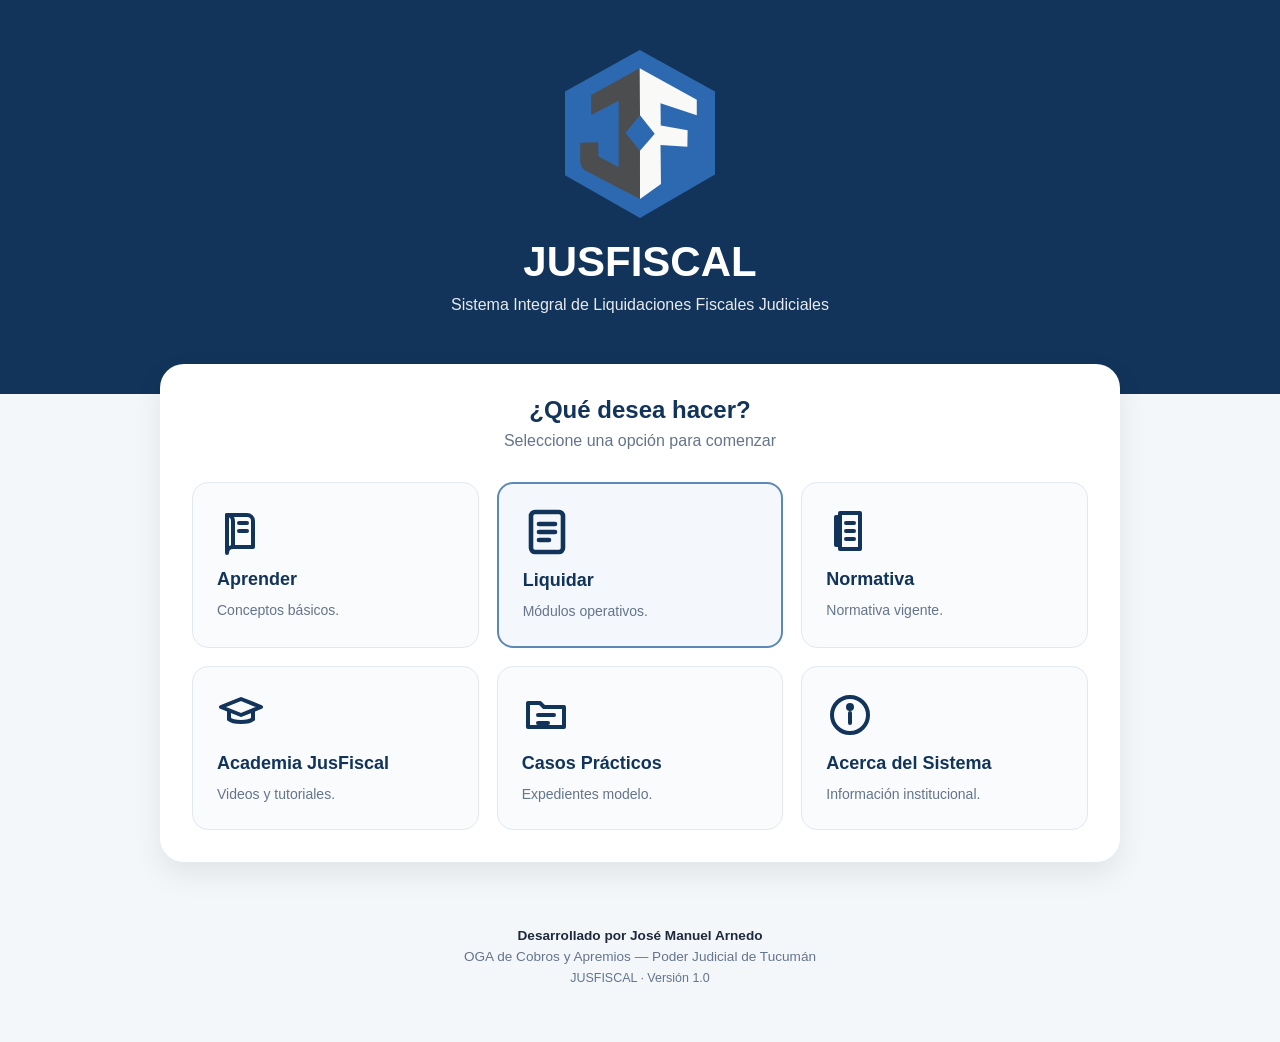
==== index.html @ 9ea4c9e1 "Unificación de pies de página y versión 1.0" ====
<!DOCTYPE html>
<html lang="es">

<head>

    <meta charset="UTF-8">
    <meta name="viewport" content="width=device-width, initial-scale=1.0">

    <title>JUSFISCAL</title>
    <link rel="icon" href="assets/logo-jusfiscal.svg?v=2" type="image/svg+xml" />
    <link rel="stylesheet" href="css/jusfiscal.css">

</head>

<body>

    <header class="hero">

        <img
            src="assets/logo-jusfiscal.svg"
            alt="JUSFISCAL"
            class="logo">

        <h1>JUSFISCAL</h1>

        <p class="subtitle">
            Sistema Integral de Liquidaciones Fiscales Judiciales
        </p>

    </header>

    <main class="container">

        <section class="card-panel">

            <div class="section-title">

                <h2>¿Qué desea hacer?</h2>

                <p>
                    Seleccione una opción para comenzar
                </p>

            </div>

            <div class="menu-grid">

                <!-- APRENDER -->

                <a href="aprender.html" class="menu-card">

                    <svg viewBox="0 0 24 24" fill="none" stroke="currentColor" stroke-width="2" stroke-linecap="round"
                        stroke-linejoin="round">
                    
                        <path d="M5 4h10a3 3 0 0 1 3 3v13H8a3 3 0 0 0-3 3z" />
                    
                        <path d="M8 20V7a3 3 0 0 0-3-3" />
                    
                        <path d="M11 8h4" />
                        <path d="M11 12h4" />
                    
                    </svg>

                    <h3>Aprender</h3>

                    <p>
                        Conceptos básicos.
                    </p>

                </a>

                <!-- LIQUIDAR -->

                <a href="liquidar.html" class="menu-card menu-card-primary">

                    
                        <svg viewBox="0 0 24 24" fill="none" stroke="currentColor" stroke-width="2.3" stroke-linecap="round"
                            stroke-linejoin="round">
                        
                            <rect x="4" y="2" width="16" height="20" rx="2" />
                        
                            <line x1="8" y1="8" x2="16" y2="8" />
                        
                            <line x1="8" y1="12" x2="16" y2="12" />
                        
                            <line x1="8" y1="16" x2="13" y2="16" />
                        
                        </svg>
                    

                    <h3>Liquidar</h3>

                    <p>
                        Módulos operativos.
                    </p>

                </a>

                <!-- NORMATIVA -->

                <a href="normativa.html" class="menu-card">

                    <svg viewBox="0 0 24 24" fill="none" stroke="currentColor" stroke-width="2" stroke-linecap="round"
                        stroke-linejoin="round">
                    
                        <path d="M7 3h10v18H7z" />
                    
                        <path d="M7 5H5v14h2" />
                    
                        <path d="M10 8h4" />
                        <path d="M10 12h4" />
                        <path d="M10 16h4" />
                    
                    </svg>

                    <h3>Normativa</h3>

                    <p>
                        Normativa vigente.
                    </p>

                </a>

                <!-- ACADEMIA -->

                <a href="academia.html" class="menu-card">

                    <svg viewBox="0 0 24 24" fill="none" stroke="currentColor" stroke-width="2" stroke-linecap="round"
                        stroke-linejoin="round">
                    
                        <path d="M2 8l10-4 10 4-10 4z" />
                    
                        <path d="M6 10v4" />
                    
                        <path d="M18 10v4" />
                    
                        <path d="M6 14c2 2 10 2 12 0" />
                    
                    </svg>

                    <h3>Academia JusFiscal</h3>

                    <p>
                        Videos y tutoriales.
                    </p>

                </a>

                <!-- CASOS -->

                <a href="casos.html" class="menu-card">

                    <svg viewBox="0 0 24 24" fill="none" stroke="currentColor" stroke-width="2" stroke-linecap="round"
                        stroke-linejoin="round">
                    
                        <path d="M3 6h6l2 2h10v10H3z" />
                    
                        <path d="M8 12h8" />
                    
                        <path d="M8 16h5" />
                    
                    </svg>

                    <h3>Casos Prácticos</h3>

                    <p>
                        Expedientes modelo.
                    </p>

                </a>

                <!-- ACERCA -->

                <a href="acerca.html" class="menu-card">


                        <svg viewBox="0 0 24 24" fill="none" stroke="currentColor" stroke-width="2" stroke-linecap="round"
                            stroke-linejoin="round">
                        
                            <circle cx="12" cy="12" r="9" />
                        
                            <path d="M12 11v5" />
                        
                            <circle cx="12" cy="8" r="1" />
                        
                        </svg>



                    <h3>Acerca del Sistema</h3>

                    <p>
                        Información institucional.
                    </p>

                </a>

            </div>

        </section>

    </main>

<footer class="jf-footer"
    style="text-align: center; padding: 24px 16px; color: #64748b; font-size: 0.85rem; line-height: 1.5;">
    <div id="autorFirma" style="font-weight: 700; color: #1e293b;">
        Desarrollado por José Manuel Arnedo
    </div>
    <div>OGA de Cobros y Apremios — Poder Judicial de Tucumán</div>
    <div style="font-size: 0.78rem; margin-top: 2px;">JUSFISCAL · Versión 1.0</div>
</footer>

</body>

</html>
---- css/jusfiscal.css ----
:root {
    --primary: #12345A;
    --primary-light: #5D87B4;
    --background: #F4F7FA;
    --surface: #FFFFFF;
    --border: #E2E8F0;
    --text: #1E293B;
    --muted: #64748B;
}

* {
    margin: 0;
    padding: 0;
    box-sizing: border-box;
}

body {
    background: var(--background);
    font-family: "Segoe UI", Arial, sans-serif;
    color: var(--text);
}

/* =========================================================
   PORTADA (INDEX.HTML) Y SELECTOR DE FUEROS (LIQUIDAR.HTML)
   ========================================================= */

.hero {
    background: var(--primary);
    color: white;
    text-align: center;
    padding: 50px 20px 80px;
}

.logo {
    width: 150px;
    display: block;
    margin: 0 auto 20px;
}

.hero h1 {
    font-size: 42px;
    margin-bottom: 10px;
}

.subtitle {
    opacity: .9;
}

.brand-link {
    display: inline-block;
    color: inherit;
    text-decoration: none;
    cursor: pointer;
}

.brand-link h1,
.brand-link .subtitle {
    color: white;
}

.brand-link:hover {
    opacity: .95;
    transform: scale(1.01);
}

.container {
    max-width: 1000px;
    margin: -30px auto 40px;
    padding: 0 20px;
}

.card-panel {
    background: white;
    border-radius: 24px;
    padding: 32px;
    box-shadow: 0 12px 30px rgba(0, 0, 0, .08);
}

.section-title {
    text-align: center;
    margin-bottom: 32px;
}

.section-title h2 {
    color: var(--primary);
    margin-bottom: 8px;
}

.section-title p {
    color: var(--muted);
}

.menu-grid,
.module-grid {
    display: grid;
    grid-template-columns: repeat(3, 1fr);
    gap: 18px;
}

.menu-card,
.module-card {
    display: block;
    background: #FAFBFC;
    border: 1px solid var(--border);
    border-radius: 16px;
    padding: 24px;
    text-decoration: none;
    color: inherit;
    transition: .2s;
}

.module-card {
    padding: 28px;
}

.menu-card:hover,
.module-card:hover {
    transform: translateY(-4px);
    box-shadow: 0 10px 20px rgba(0, 0, 0, .08);
}

.menu-card-primary {
    border: 2px solid var(--primary-light);
}

.menu-card h3,
.module-card h3 {
    font-size: 18px;
    color: var(--primary);
    margin-bottom: 10px;
}

.menu-card p,
.module-card p {
    font-size: 14px;
    color: var(--muted);
    line-height: 1.5;
}

.card-icon {
    width: 60px;
    height: 60px;
    display: flex;
    align-items: center;
    justify-content: center;
    border-radius: 14px;
    background: #DCEAF7;
    color: var(--primary);
    margin-bottom: 12px;
}

.card-icon svg {
    width: 30px;
    height: 30px;
}

/* Ajuste de tamaño para los íconos SVG directos dentro de las tarjetas */
.menu-card>svg,
.module-card>svg {
    width: 48px;
    height: 48px;
    color: var(--primary);
    margin-bottom: 14px;
    display: block;
}

.menu-card-primary {
    background: #F4F8FD;
    border: 2px solid var(--primary-light);
}

.modules-title {
    margin-top: 10px;
    margin-bottom: 18px;
    color: var(--primary);
    font-size: 20px;
}

.upcoming-title {
    margin-top: 35px;
}

.badge-soon {
    display: inline-block;
    background: #E2E8F0;
    color: #64748B;
    font-size: 12px;
    font-weight: 600;
    padding: 6px 10px;
    border-radius: 999px;
    margin-bottom: 16px;
}

.coming-soon {
    opacity: .85;
}

/* =========================================================
   MÓDULOS OPERATIVOS (4 ACORDEONES + CABECERA INTERNA)
   ========================================================= */

.jf-module-wrap {
    max-width: 1140px;
    margin: 24px auto 48px;
    padding: 0 20px;
}

.jf-header {
    display: flex;
    justify-content: space-between;
    align-items: center;
    gap: 30px;
    padding: 20px 30px;
    background: var(--primary);
    color: white;
    border-radius: 16px;
    margin-bottom: 25px;
}

.jf-brand {
    display: flex;
    align-items: center;
    gap: 16px;
}

.jf-logo {
    width: 64px;
    height: auto;
    flex-shrink: 0;
}

.jf-title-group {
    display: flex;
    flex-direction: column;
}

.jf-app {
    font-size: 13px;
    font-weight: 600;
    text-transform: uppercase;
    letter-spacing: 1px;
    opacity: .9;
}

.jf-module {
    font-size: 28px;
    font-weight: 700;
    line-height: 1.1;
}

.jf-subtitle {
    font-size: 13px;
    opacity: .85;
}

.header-actions {
    display: flex;
    gap: 10px;
    flex-wrap: wrap;
}

.btn-jf {
    display: inline-flex;
    align-items: center;
    gap: 6px;
    padding: 9px 14px;
    border-radius: 10px;
    font-size: 13px;
    font-weight: 600;
    cursor: pointer;
    text-decoration: none;
    border: 1px solid rgba(255, 255, 255, 0.25);
    background: rgba(255, 255, 255, 0.12);
    color: #ffffff;
    transition: 0.2s;
}

.btn-jf:hover {
    background: rgba(255, 255, 255, 0.22);
}

/* Acordeones */
.accordion-list {
    display: flex;
    flex-direction: column;
    gap: 14px;
}

.accordion-item {
    background: var(--surface);
    border: 1px solid var(--border);
    border-radius: 16px;
    box-shadow: 0 4px 14px rgba(18, 52, 90, 0.05);
    overflow: hidden;
}

.accordion-header {
    width: 100%;
    display: flex;
    justify-content: space-between;
    align-items: center;
    padding: 18px 22px;
    background: #ffffff;
    border: none;
    cursor: pointer;
    text-align: left;
    transition: background 0.15s;
}

.accordion-header:hover {
    background: #f8fafc;
}

.accordion-title-wrap {
    display: flex;
    align-items: center;
    gap: 12px;
}

.accordion-step {
    width: 30px;
    height: 30px;
    border-radius: 8px;
    background: var(--primary);
    color: #ffffff;
    font-weight: 700;
    font-size: 14px;
    display: flex;
    align-items: center;
    justify-content: center;
    flex-shrink: 0;
}

.accordion-title {
    font-size: 16px;
    font-weight: 700;
    color: var(--primary);
}

.accordion-badge {
    font-size: 12px;
    font-weight: 600;
    color: var(--primary);
    background: #DCEAF7;
    padding: 4px 10px;
    border-radius: 999px;
    margin-right: 10px;
}

.accordion-chevron {
    font-size: 14px;
    color: var(--muted);
    transition: transform 0.2s;
}

.accordion-item.open .accordion-chevron {
    transform: rotate(180deg);
}

.accordion-body {
    display: none;
    padding: 20px 24px 24px;
    border-top: 1px solid var(--border);
    background: #ffffff;
}

.accordion-item.open .accordion-body {
    display: block;
}

/* Grillas con protección anti-desborde (fix Imposición de Costas) */
.grid-2 {
    display: grid;
    grid-template-columns: repeat(2, minmax(0, 1fr));
    gap: 16px;
}

.grid-3 {
    display: grid;
    grid-template-columns: repeat(3, minmax(0, 1fr));
    gap: 16px;
}

.field-group {
    display: flex;
    flex-direction: column;
    gap: 6px;
    min-width: 0;
}

.field-group label {
    font-size: 13px;
    font-weight: 600;
    color: var(--text);
}

.field-group input[type="number"],
.field-group input[type="text"],
.field-group select {
    width: 100%;
    max-width: 100%;
    padding: 10px 12px;
    border: 1px solid #cbd5e1;
    border-radius: 10px;
    font-size: 14px;
    font-family: inherit;
    color: var(--text);
    background: #ffffff;
    transition: border-color 0.15s;
    text-overflow: ellipsis;
}

.field-group input:focus,
.field-group select:focus {
    outline: none;
    border-color: var(--primary-light);
    box-shadow: 0 0 0 3px rgba(93, 135, 180, 0.18);
}

.field-group input:disabled,
.field-group select:disabled {
    background: #f1f5f9;
    color: #94a3b8;
    cursor: not-allowed;
}

.field-hint {
    font-size: 12px;
    color: var(--muted);
}

.sub-panel {
    display: none;
    margin-top: 14px;
    padding: 14px 16px;
    border: 1px solid #BFDBFE;
    background: #EFF6FF;
    border-radius: 12px;
}

.sub-panel.visible {
    display: block;
}

.prorrateo-box {
    display: none;
    margin-top: 14px;
    padding: 14px 16px;
    border: 1px solid #BFDBFE;
    background: #EFF6FF;
    border-radius: 12px;
    align-items: center;
    justify-content: space-between;
    gap: 16px;
    flex-wrap: wrap;
}

.prorrateo-box.visible {
    display: flex;
}

.check-card {
    display: flex;
    align-items: flex-start;
    gap: 12px;
    padding: 14px 16px;
    border: 1px solid var(--border);
    border-radius: 12px;
    background: #F8FAFC;
    cursor: pointer;
}

.check-card input[type="checkbox"] {
    width: 18px;
    height: 18px;
    margin-top: 2px;
    accent-color: var(--primary);
    cursor: pointer;
    flex-shrink: 0;
}

.check-card strong {
    display: block;
    font-size: 14px;
    color: var(--primary);
}

.check-card span {
    font-size: 12.5px;
    color: var(--muted);
}

/* Tabla de tasas */
.tasas-table {
    width: 100%;
    border-collapse: collapse;
    font-size: 14px;
}

.tasas-table th {
    text-align: left;
    padding: 10px 12px;
    background: #F4F7FA;
    color: var(--primary);
    font-size: 12px;
    text-transform: uppercase;
    letter-spacing: 0.4px;
    border-bottom: 1px solid var(--border);
}

.tasas-table td {
    padding: 11px 12px;
    border-bottom: 1px solid var(--border);
    vertical-align: middle;
}

.tasas-table tr:last-child td {
    border-bottom: none;
}

.tasas-table tr.row-disabled,
.tasas-table tr.row-cumplido {
    background: #f8fafc;
    opacity: 0.65;
}

.tasas-table tr.row-disabled .tasa-title,
.tasas-table tr.row-disabled .tasa-monto,
.tasas-table tr.row-cumplido .tasa-title,
.tasas-table tr.row-cumplido .tasa-monto {
    color: #64748b;
}

.tasa-title {
    font-weight: 600;
    color: var(--text);
    display: block;
}

.tasa-sub {
    font-size: 12px;
    color: var(--muted);
}

.tasa-monto {
    font-weight: 700;
    color: var(--primary);
    font-variant-numeric: tabular-nums;
    text-align: right;
    white-space: nowrap;
}

.input-mini {
    width: 72px;
    padding: 6px 8px;
    border: 1px solid #cbd5e1;
    border-radius: 8px;
    text-align: center;
    font-size: 14px;
}

.input-mini:disabled {
    background: #e2e8f0;
    color: #94a3b8;
    cursor: not-allowed;
}

.tag-regla {
    display: inline-block;
    font-size: 11px;
    font-weight: 600;
    padding: 2px 8px;
    border-radius: 999px;
    background: #E2E8F0;
    color: #475569;
    margin-left: 6px;
}

.tag-cumplido {
    background: #DCFCE7;
    color: #166534;
}

.pill-adeuda {
    display: inline-flex;
    align-items: center;
    gap: 5px;
    font-size: 12px;
    font-weight: 600;
    color: var(--primary);
    background: #EFF6FF;
    border: 1px solid #BFDBFE;
    padding: 4px 9px;
    border-radius: 8px;
    cursor: pointer;
    margin-top: 4px;
}

/* Escritos y Actuaciones */
.partes-grid {
    display: grid;
    grid-template-columns: repeat(auto-fit, minmax(310px, 1fr));
    gap: 16px;
}

.part-box {
    border: 1px solid var(--border);
    border-radius: 12px;
    padding: 16px;
    background: #FAFBFC;
    min-width: 0;
}

.part-box h4 {
    color: var(--primary);
    font-size: 15px;
    margin-bottom: 12px;
    border-bottom: 1px solid var(--border);
    padding-bottom: 8px;
    display: flex;
    justify-content: space-between;
    align-items: center;
}

.act-row-box {
    margin-top: 12px;
    padding-top: 12px;
    border-top: 1px dashed #cbd5e1;
    display: flex;
    justify-content: space-between;
    align-items: center;
    gap: 10px;
    flex-wrap: wrap;
}

.instancias-grid {
    display: grid;
    grid-template-columns: repeat(3, minmax(0, 1fr));
    gap: 10px;
    margin-top: 12px;
    padding-top: 12px;
    border-top: 1px dashed #cbd5e1;
}

.inst-item {
    background: #ffffff;
    border: 1px solid var(--border);
    border-radius: 8px;
    padding: 8px;
    text-align: center;
}

.inst-item span {
    display: block;
    font-size: 11.5px;
    font-weight: 600;
    color: var(--muted);
    margin-bottom: 5px;
}

.btn-auxiliar {
    background: #EFF6FF;
    color: var(--primary);
    border: 1px solid #BFDBFE;
    padding: 7px 12px;
    border-radius: 8px;
    font-size: 12.5px;
    font-weight: 600;
    cursor: pointer;
    display: inline-flex;
    align-items: center;
    gap: 6px;
    transition: 0.2s;
}

.btn-auxiliar:hover {
    background: #DBEAFE;
}

.btn-add-codem {
    margin-top: 14px;
    background: #ffffff;
    color: var(--primary);
    border: 1px dashed var(--primary-light);
    padding: 10px 16px;
    border-radius: 10px;
    font-size: 13px;
    font-weight: 600;
    cursor: pointer;
    display: inline-flex;
    align-items: center;
    gap: 6px;
}

.btn-add-codem:hover {
    background: #F4F7FA;
}

.btn-del-codem {
    background: #FEE2E2;
    color: #991B1B;
    border: none;
    border-radius: 6px;
    padding: 3px 8px;
    font-size: 11px;
    font-weight: 700;
    cursor: pointer;
}

/* Resumen y Salida SAE */
.resumen-strip {
    display: grid;
    grid-template-columns: repeat(3, minmax(0, 1fr));
    gap: 12px;
    margin-bottom: 18px;
}

.resumen-strip.cols-4 {
    grid-template-columns: repeat(4, minmax(0, 1fr));
}

.resumen-card {
    background: #F4F7FA;
    border: 1px solid var(--border);
    border-radius: 12px;
    padding: 14px 16px;
}

.resumen-card.exento {
    background: #ECFDF5;
    border-color: #A7F3D0;
    color: #065F46;
}

.resumen-card.total {
    background: var(--primary);
    color: #ffffff;
    border-color: var(--primary);
}

.resumen-card span {
    display: block;
    font-size: 12px;
    opacity: 0.88;
    margin-bottom: 4px;
}

.resumen-card strong {
    font-size: 19px;
    font-variant-numeric: tabular-nums;
}

.sae-output-box {
    background: #ffffff;
    border: 1px solid #94a3b8;
    border-radius: 10px;
    padding: 24px 28px;
    font-family: Arial, sans-serif;
    font-size: 12pt;
    line-height: 1.55;
    color: #000000;
    text-align: justify;
    box-shadow: inset 0 1px 4px rgba(0, 0, 0, 0.04);
}

.sae-actions {
    display: flex;
    gap: 12px;
    margin-top: 16px;
    flex-wrap: wrap;
}

.btn-primary-jf {
    flex: 2;
    background: var(--primary);
    color: #ffffff;
    border: none;
    padding: 13px 20px;
    border-radius: 10px;
    font-size: 14px;
    font-weight: 700;
    cursor: pointer;
    transition: 0.2s;
}

.btn-primary-jf:hover {
    background: #0d2642;
}

.btn-secondary-jf {
    flex: 1;
    background: #ffffff;
    color: var(--primary);
    border: 1px solid var(--primary);
    padding: 13px 20px;
    border-radius: 10px;
    font-size: 14px;
    font-weight: 600;
    cursor: pointer;
    transition: 0.2s;
}

.btn-secondary-jf:hover {
    background: #F4F7FA;
}

.copy-feedback {
    display: none;
    margin-top: 10px;
    padding: 10px 14px;
    border-radius: 8px;
    background: #DCFCE7;
    color: #166534;
    font-size: 13px;
    font-weight: 600;
    text-align: center;
}

/* Modal Auxiliar de Conteo */
.modal-backdrop {
    display: none;
    position: fixed;
    inset: 0;
    background: rgba(15, 23, 42, 0.6);
    z-index: 999;
    align-items: center;
    justify-content: center;
    padding: 16px;
}

.modal-backdrop.active {
    display: flex;
}

.modal-card {
    background: #ffffff;
    border-radius: 18px;
    max-width: 540px;
    width: 100%;
    padding: 24px;
    box-shadow: 0 20px 40px rgba(0, 0, 0, 0.25);
}

.modal-header {
    display: flex;
    justify-content: space-between;
    align-items: center;
    margin-bottom: 16px;
    padding-bottom: 12px;
    border-bottom: 1px solid var(--border);
}

.modal-header h3 {
    color: var(--primary);
    font-size: 17px;
}

.modal-close {
    background: none;
    border: none;
    font-size: 20px;
    color: var(--muted);
    cursor: pointer;
}

.conteo-grid {
    display: grid;
    grid-template-columns: repeat(2, 1fr);
    gap: 12px;
}

.conteo-row {
    display: flex;
    justify-content: space-between;
    align-items: center;
    padding: 8px 12px;
    border: 1px solid var(--border);
    border-radius: 10px;
    background: #FAFBFC;
    font-size: 13.5px;
    font-weight: 500;
}

.conteo-row input {
    width: 64px;
    padding: 5px;
    text-align: center;
    border: 1px solid #cbd5e1;
    border-radius: 6px;
    font-weight: 700;
}

.modal-footer {
    margin-top: 18px;
    padding-top: 14px;
    border-top: 1px solid var(--border);
    display: flex;
    justify-content: space-between;
    align-items: center;
    gap: 12px;
}

.modal-total-badge {
    font-size: 16px;
    font-weight: 700;
    color: var(--primary);
}

/* Footer */
footer {
    text-align: center;
    margin-top: 30px;
    margin-bottom: 30px;
    color: var(--muted);
    font-size: 13px;
}

footer strong {
    display: block;
    color: var(--primary);
    margin-bottom: 4px;
}

.version {
    margin-top: 8px;
}

/* Mobile */
@media (max-width: 768px) {

    .menu-grid,
    .module-grid,
    .grid-2,
    .grid-3,
    .resumen-strip,
    .resumen-strip.cols-4 {
        grid-template-columns: 1fr;
    }

    .jf-header {
        flex-direction: column;
        align-items: flex-start;
    }

    .hero h1 {
        font-size: 32px;
    }

    .logo {
        width: 120px;
    }
}
/* Fix giro de chevron al contraer acordeón */
.accordion-chevron {
    display: inline-block;
    font-size: 14px;
    color: var(--muted);
    transition: transform 0.2s;
}

/* Bitácora Cronológica en Modal Auxiliar de Conteo */
.bitacora-form {
    display: grid;
    grid-template-columns: 1.1fr 1.3fr 0.7fr auto;
    gap: 8px;
    align-items: end;
    background: #F8FAFC;
    padding: 12px;
    border: 1px solid var(--border);
    border-radius: 12px;
}

@media (max-width: 600px) {
    .bitacora-form {
        grid-template-columns: 1fr 1fr;
    }
}

.bitacora-form label {
    display: block;
    font-size: 11.5px;
    font-weight: 600;
    color: var(--muted);
    margin-bottom: 4px;
}

.bitacora-form input,
.bitacora-form select {
    width: 100%;
    padding: 7px 9px;
    border: 1px solid #cbd5e1;
    border-radius: 8px;
    font-size: 13px;
    background: #ffffff;
}

.btn-add-bitacora {
    background: var(--primary);
    color: #ffffff;
    border: none;
    padding: 8px 14px;
    border-radius: 8px;
    font-size: 13px;
    font-weight: 700;
    cursor: pointer;
    white-space: nowrap;
}

.btn-add-bitacora:hover {
    background: #0d2642;
}

.bitacora-ubicacion {
    margin-top: 10px;
    padding: 8px 12px;
    border-radius: 8px;
    background: #EFF6FF;
    border: 1px solid #BFDBFE;
    font-size: 12.5px;
    color: var(--primary);
    display: flex;
    justify-content: space-between;
    align-items: center;
}

.bitacora-lista {
    margin-top: 10px;
    max-height: 230px;
    overflow-y: auto;
    border: 1px solid var(--border);
    border-radius: 10px;
}

.bitacora-table {
    width: 100%;
    border-collapse: collapse;
    font-size: 13px;
}

.bitacora-table th {
    position: sticky;
    top: 0;
    background: #F4F7FA;
    color: var(--primary);
    text-align: left;
    padding: 7px 10px;
    font-size: 11.5px;
    border-bottom: 1px solid var(--border);
}

.bitacora-table td {
    padding: 7px 10px;
    border-bottom: 1px solid var(--border);
}

.bitacora-table tr:last-child td {
    border-bottom: none;
}

.btn-del-item {
    background: #FEE2E2;
    color: #991B1B;
    border: none;
    border-radius: 6px;
    padding: 2px 7px;
    font-size: 11px;
    font-weight: 700;
    cursor: pointer;
}
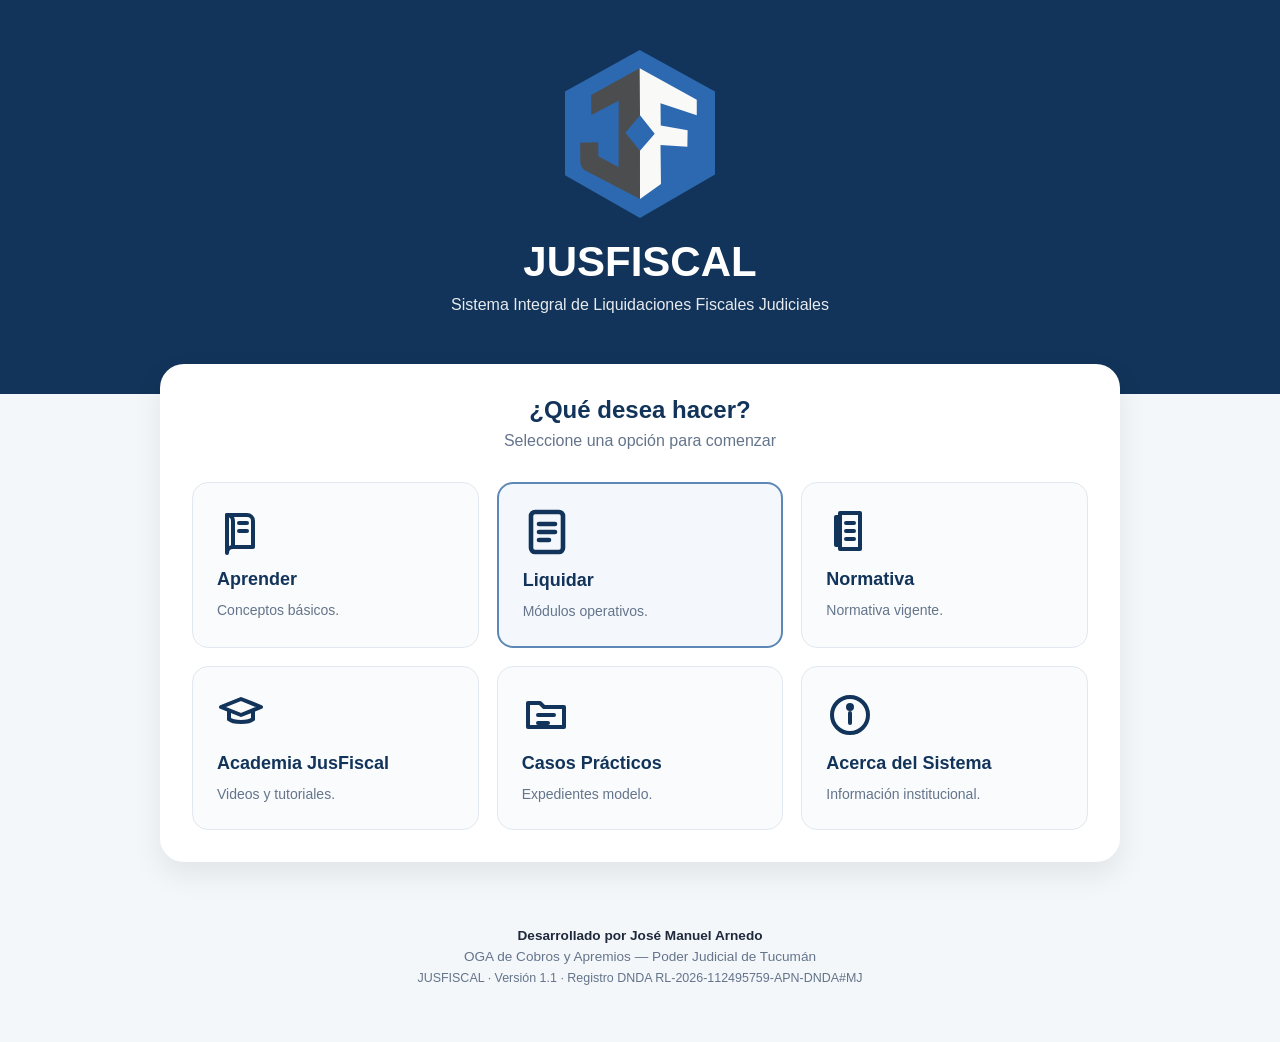
==== commit dd630fb8: "Actualiza a v1.1 con registro oficial DNDA" ====
--- a/index.html
+++ b/index.html
@@ -207,7 +207,7 @@
         Desarrollado por José Manuel Arnedo
     </div>
     <div>OGA de Cobros y Apremios — Poder Judicial de Tucumán</div>
-    <div style="font-size: 0.78rem; margin-top: 2px;">JUSFISCAL · Versión 1.0</div>
+    <div style="font-size: 0.78rem; margin-top: 2px;">JUSFISCAL · Versión 1.1 · Registro DNDA RL-2026-112495759-APN-DNDA#MJ</div>
 </footer>
 
 </body>
